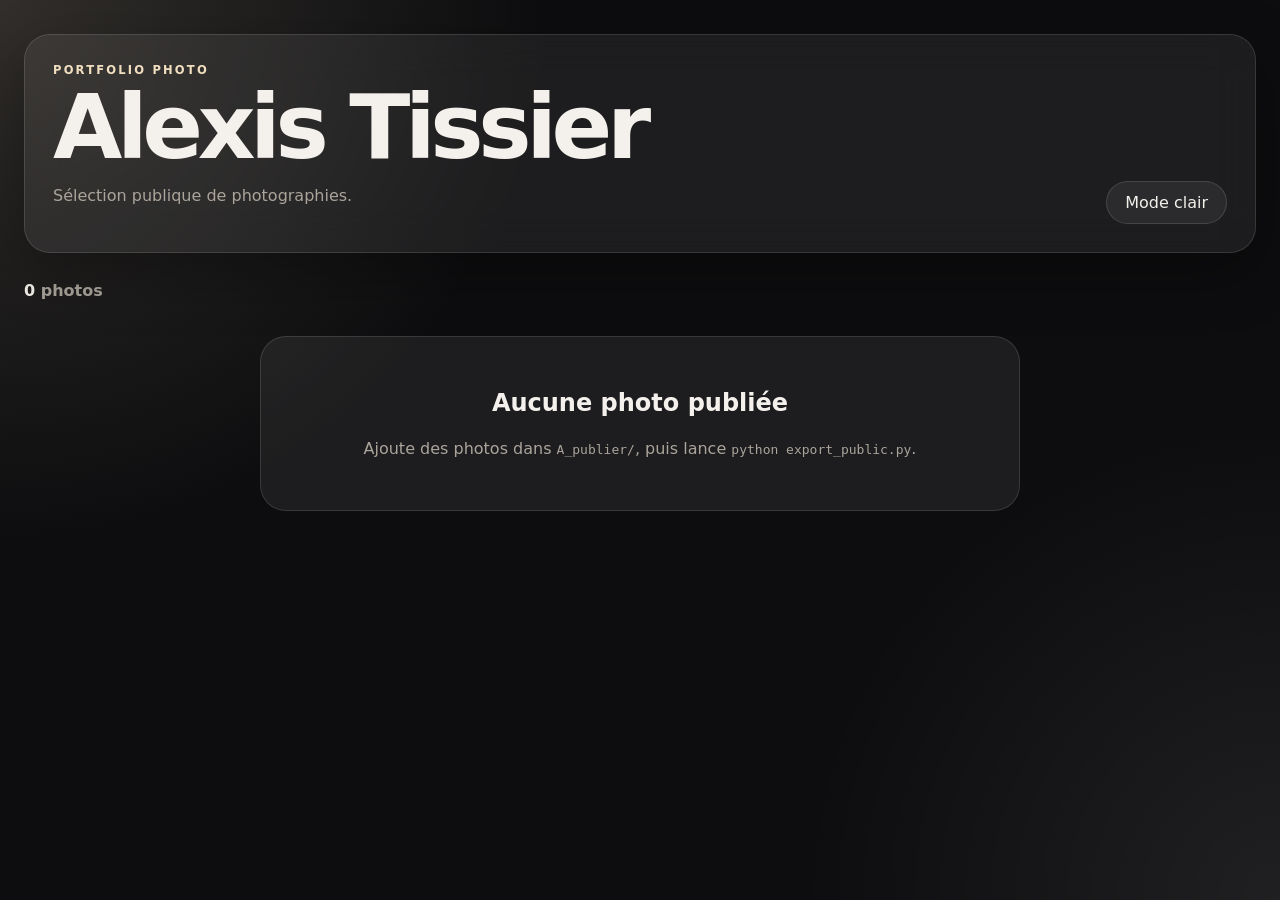
==== docs/index.html @ 8f8262d4 "Nettoyage de la branche online" ====
<!doctype html>
<html lang="fr">
<head>
  <meta charset="utf-8" />
  <meta name="viewport" content="width=device-width, initial-scale=1" />
  <title>Portfolio photo</title>
  <meta name="description" content="Portfolio photo public." />
  <link rel="stylesheet" href="static/style.css" />
</head>
<body>
  <main class="app-shell">
    <header class="hero">
      <div>
        <p class="eyebrow">Portfolio photo</p>
        <h1>Alexis Tissier</h1>
        <p class="muted">Sélection publique de photographies.</p>
      </div>
      <div class="hero-actions">
        <button id="themeToggle" class="ghost-btn" type="button">Mode clair</button>
      </div>
    </header>

    <section class="stats">
      <span id="photoCount">0</span> photos
    </section>

    <section id="gallery" class="gallery"></section>

    <section id="emptyState" class="empty-state hidden">
      <h2>Aucune photo publiée</h2>
      <p class="muted">Ajoute des photos dans <code>A_publier/</code>, puis lance <code>python export_public.py</code>.</p>
    </section>
  </main>

  <div id="lightbox" class="lightbox hidden" aria-hidden="true">
    <button id="closeLightbox" class="lightbox-close" type="button" aria-label="Fermer">×</button>
    <button id="prevPhoto" class="lightbox-nav lightbox-prev" type="button" aria-label="Photo précédente">‹</button>
    <figure>
      <img id="lightboxImage" alt="" />
      <figcaption>
        <strong id="lightboxTitle"></strong>
        <span id="lightboxMeta"></span>
      </figcaption>
    </figure>
    <button id="nextPhoto" class="lightbox-nav lightbox-next" type="button" aria-label="Photo suivante">›</button>
  </div>

  <script src="static/script.js"></script>
</body>
</html>
---- docs/static/style.css ----
:root {
  --bg: #0d0d0f;
  --panel: rgba(255, 255, 255, 0.065);
  --panel-strong: rgba(255, 255, 255, 0.11);
  --text: #f4f1ed;
  --muted: #aaa49b;
  --line: rgba(255, 255, 255, 0.12);
  --accent: #f1dfc0;
  --accent-text: #15120f;
  --shadow: 0 20px 60px rgba(0, 0, 0, 0.32);
  --radius: 26px;
}

body.light {
  --bg: #f6f3ee;
  --panel: rgba(255, 255, 255, 0.78);
  --panel-strong: #ffffff;
  --text: #181614;
  --muted: #6d655d;
  --line: rgba(20, 20, 20, 0.12);
  --accent: #191715;
  --accent-text: #fff8ee;
  --shadow: 0 24px 70px rgba(54, 45, 35, 0.12);
}

* {
  box-sizing: border-box;
}

html {
  scroll-behavior: smooth;
}

body {
  margin: 0;
  min-height: 100vh;
  background:
    radial-gradient(circle at top left, rgba(241, 223, 192, 0.16), transparent 34rem),
    radial-gradient(circle at bottom right, rgba(255, 255, 255, 0.08), transparent 30rem),
    var(--bg);
  color: var(--text);
  font-family: Inter, ui-sans-serif, system-ui, -apple-system, BlinkMacSystemFont, "Segoe UI", sans-serif;
}

button {
  font: inherit;
  cursor: pointer;
}

.app-shell {
  width: min(1480px, calc(100% - 48px));
  margin: 0 auto;
  padding: 34px 0 72px;
}

.hero {
  display: flex;
  align-items: flex-end;
  justify-content: space-between;
  gap: 24px;
  margin-bottom: 28px;
  padding: 28px;
  border: 1px solid var(--line);
  border-radius: var(--radius);
  background: var(--panel);
  box-shadow: var(--shadow);
  backdrop-filter: blur(22px);
}

.eyebrow {
  margin: 0 0 10px;
  color: var(--accent);
  font-size: 0.72rem;
  font-weight: 800;
  letter-spacing: 0.19em;
  text-transform: uppercase;
}

.hero h1 {
  margin: 0;
  font-size: clamp(2.4rem, 7vw, 6rem);
  line-height: 0.9;
  letter-spacing: -0.06em;
}

.muted {
  color: var(--muted);
  line-height: 1.55;
}

.ghost-btn {
  border: 1px solid var(--line);
  border-radius: 999px;
  padding: 11px 18px;
  background: var(--panel);
  color: var(--text);
}

.stats {
  color: var(--muted);
  font-weight: 850;
  margin: 0 0 34px;
}

.stats span {
  color: var(--text);
}

.gallery-month {
  margin: 0 0 62px;
}

.month-title,
.day-title {
  display: flex;
  align-items: baseline;
  justify-content: space-between;
  gap: 16px;
}

.month-title {
  margin: 0 0 22px;
  padding: 0 4px;
}

.month-title h2 {
  margin: 0;
  font-size: clamp(1.7rem, 3vw, 3.25rem);
  letter-spacing: -0.05em;
}

.month-title span,
.day-title span {
  color: var(--muted);
  font-weight: 850;
}

.gallery-day {
  margin: 0 0 34px;
}

.day-title {
  margin: 0 0 14px;
  padding: 0 4px;
}

.day-title h3 {
  margin: 0;
  font-size: clamp(1.05rem, 1.7vw, 1.55rem);
  letter-spacing: -0.03em;
}

.masonry {
  column-count: 4;
  column-gap: 14px;
}

.photo-card {
  position: relative;
  display: inline-block;
  width: 100%;
  margin: 0 0 14px;
  padding: 0;
  overflow: hidden;
  border: 1px solid var(--line);
  border-radius: 22px;
  background: var(--panel);
  transform: translateZ(0);
  box-shadow: 0 12px 34px rgba(0, 0, 0, 0.16);
  break-inside: avoid;
}

.photo-card img {
  display: block;
  width: 100%;
  height: 100%;
  object-fit: contain;
  transition: transform 0.35s ease, filter 0.35s ease;
}

.photo-card:hover img {
  transform: scale(1.025);
  filter: brightness(0.82);
}

.photo-caption {
  position: absolute;
  left: 0;
  right: 0;
  bottom: 0;
  padding: 42px 14px 14px;
  background: linear-gradient(transparent, rgba(0, 0, 0, 0.72));
  color: white;
  opacity: 0;
  transform: translateY(12px);
  transition: opacity 0.24s ease, transform 0.24s ease;
}

.photo-card:hover .photo-caption {
  opacity: 1;
  transform: translateY(0);
}

.photo-caption strong,
.photo-caption span {
  display: block;
  overflow: hidden;
  text-overflow: ellipsis;
  white-space: nowrap;
}

.photo-caption strong {
  font-size: 0.92rem;
}

.photo-caption span {
  margin-top: 4px;
  opacity: 0.76;
  font-size: 0.78rem;
}

.empty-state {
  text-align: center;
  max-width: 760px;
  margin: 36px auto;
  padding: 32px;
  border: 1px solid var(--line);
  border-radius: var(--radius);
  background: var(--panel);
}

.hidden {
  display: none !important;
}

.lightbox {
  position: fixed;
  inset: 0;
  z-index: 100;
  display: grid;
  place-items: center;
  background: rgba(0, 0, 0, 0.92);
  padding: 28px;
}

.lightbox figure {
  margin: 0;
  width: min(1180px, 88vw);
  max-height: 92vh;
  display: grid;
  gap: 14px;
  place-items: center;
}

.lightbox img {
  max-width: 100%;
  max-height: 82vh;
  object-fit: contain;
  border-radius: 18px;
  box-shadow: 0 24px 90px rgba(0, 0, 0, 0.55);
}

.lightbox figcaption {
  display: grid;
  gap: 4px;
  color: #fff;
  text-align: center;
}

.lightbox figcaption span {
  color: rgba(255, 255, 255, 0.68);
  font-size: 0.9rem;
}

.lightbox-close,
.lightbox-nav {
  position: fixed;
  border: 1px solid rgba(255, 255, 255, 0.2);
  color: white;
  background: rgba(255, 255, 255, 0.1);
  backdrop-filter: blur(12px);
}

.lightbox-close {
  top: 22px;
  right: 22px;
  width: 44px;
  height: 44px;
  border-radius: 999px;
  font-size: 2rem;
  line-height: 1;
}

.lightbox-nav {
  top: 50%;
  transform: translateY(-50%);
  width: 52px;
  height: 70px;
  border-radius: 999px;
  font-size: 3rem;
  line-height: 0;
}

.lightbox-prev {
  left: 22px;
}

.lightbox-next {
  right: 22px;
}

@media (max-width: 1100px) {
  .masonry {
    column-count: 3;
  }

  .hero {
    align-items: stretch;
    flex-direction: column;
  }
}

@media (max-width: 800px) {
  .app-shell {
    width: min(100% - 28px, 1480px);
    padding-top: 18px;
  }

  .masonry {
    column-count: 2;
  }

  .lightbox-nav {
    display: none;
  }
}

@media (max-width: 520px) {
  .masonry {
    column-count: 1;
  }
}
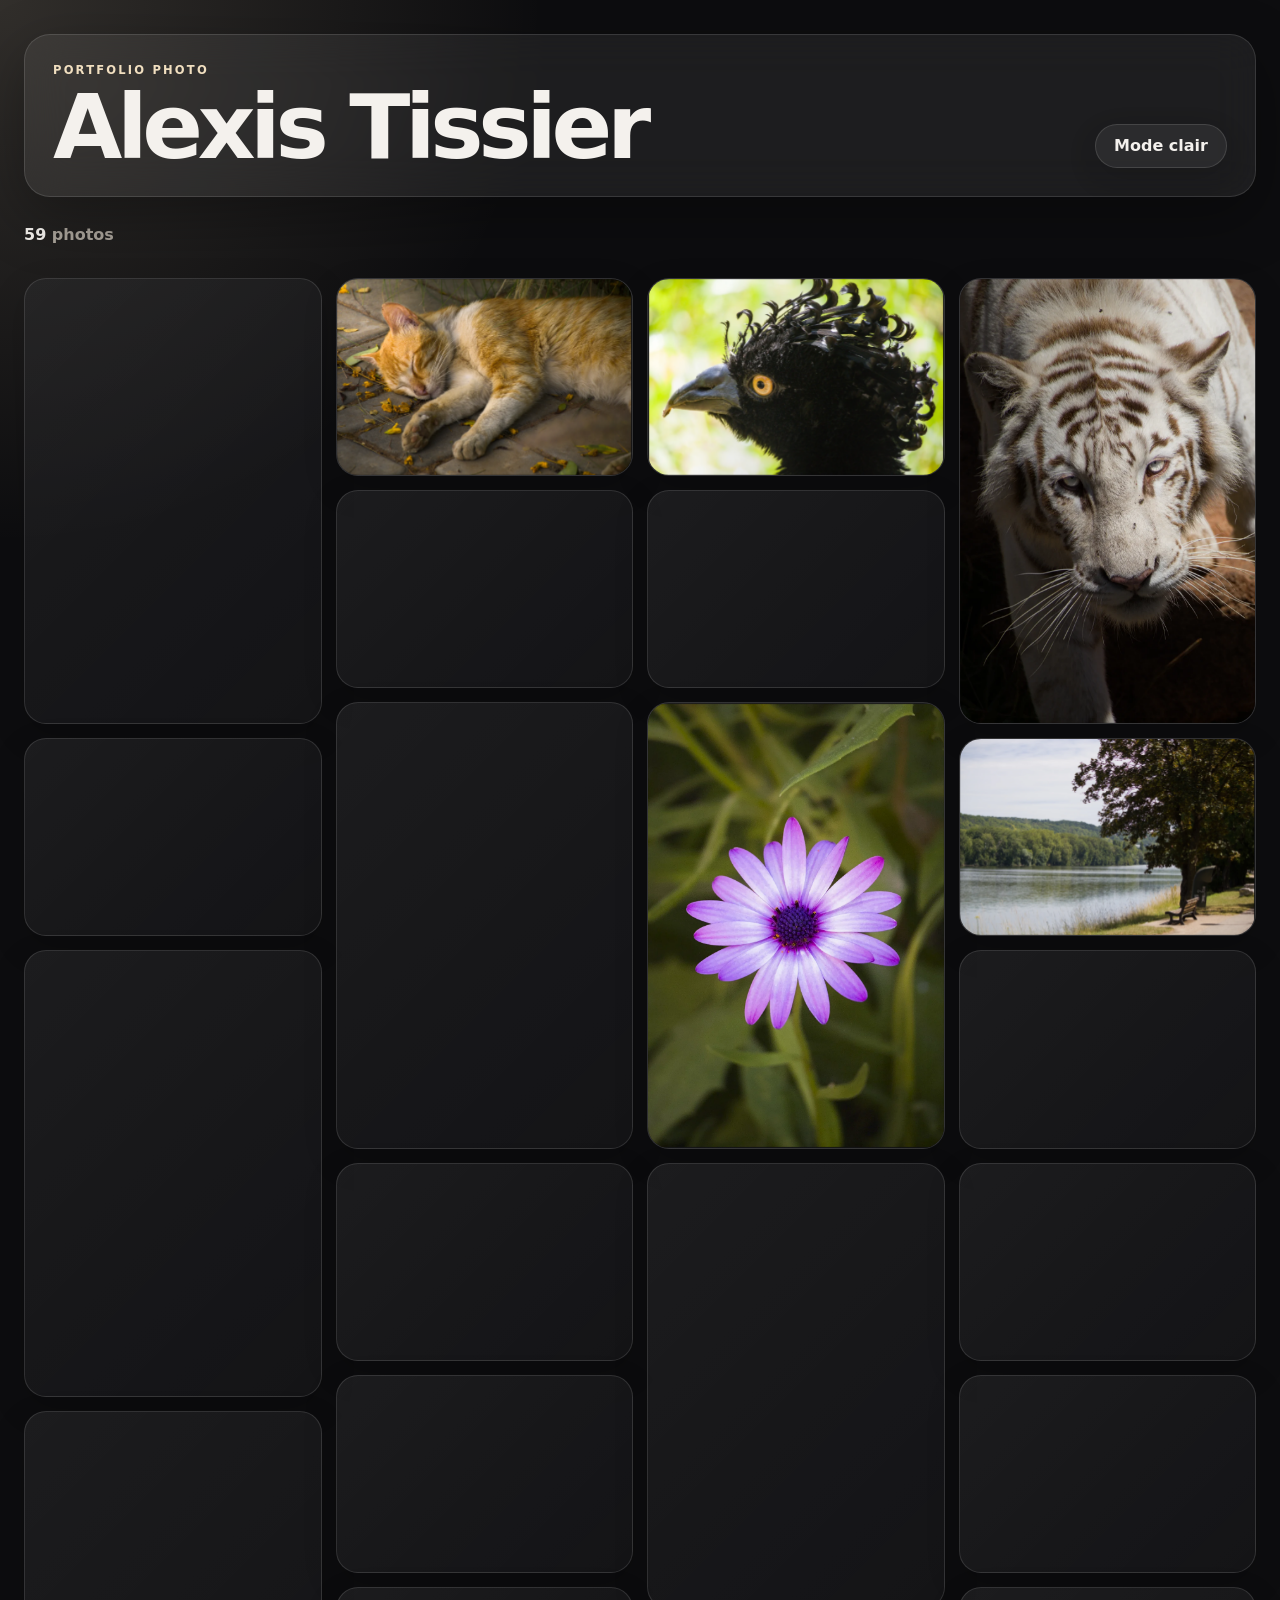
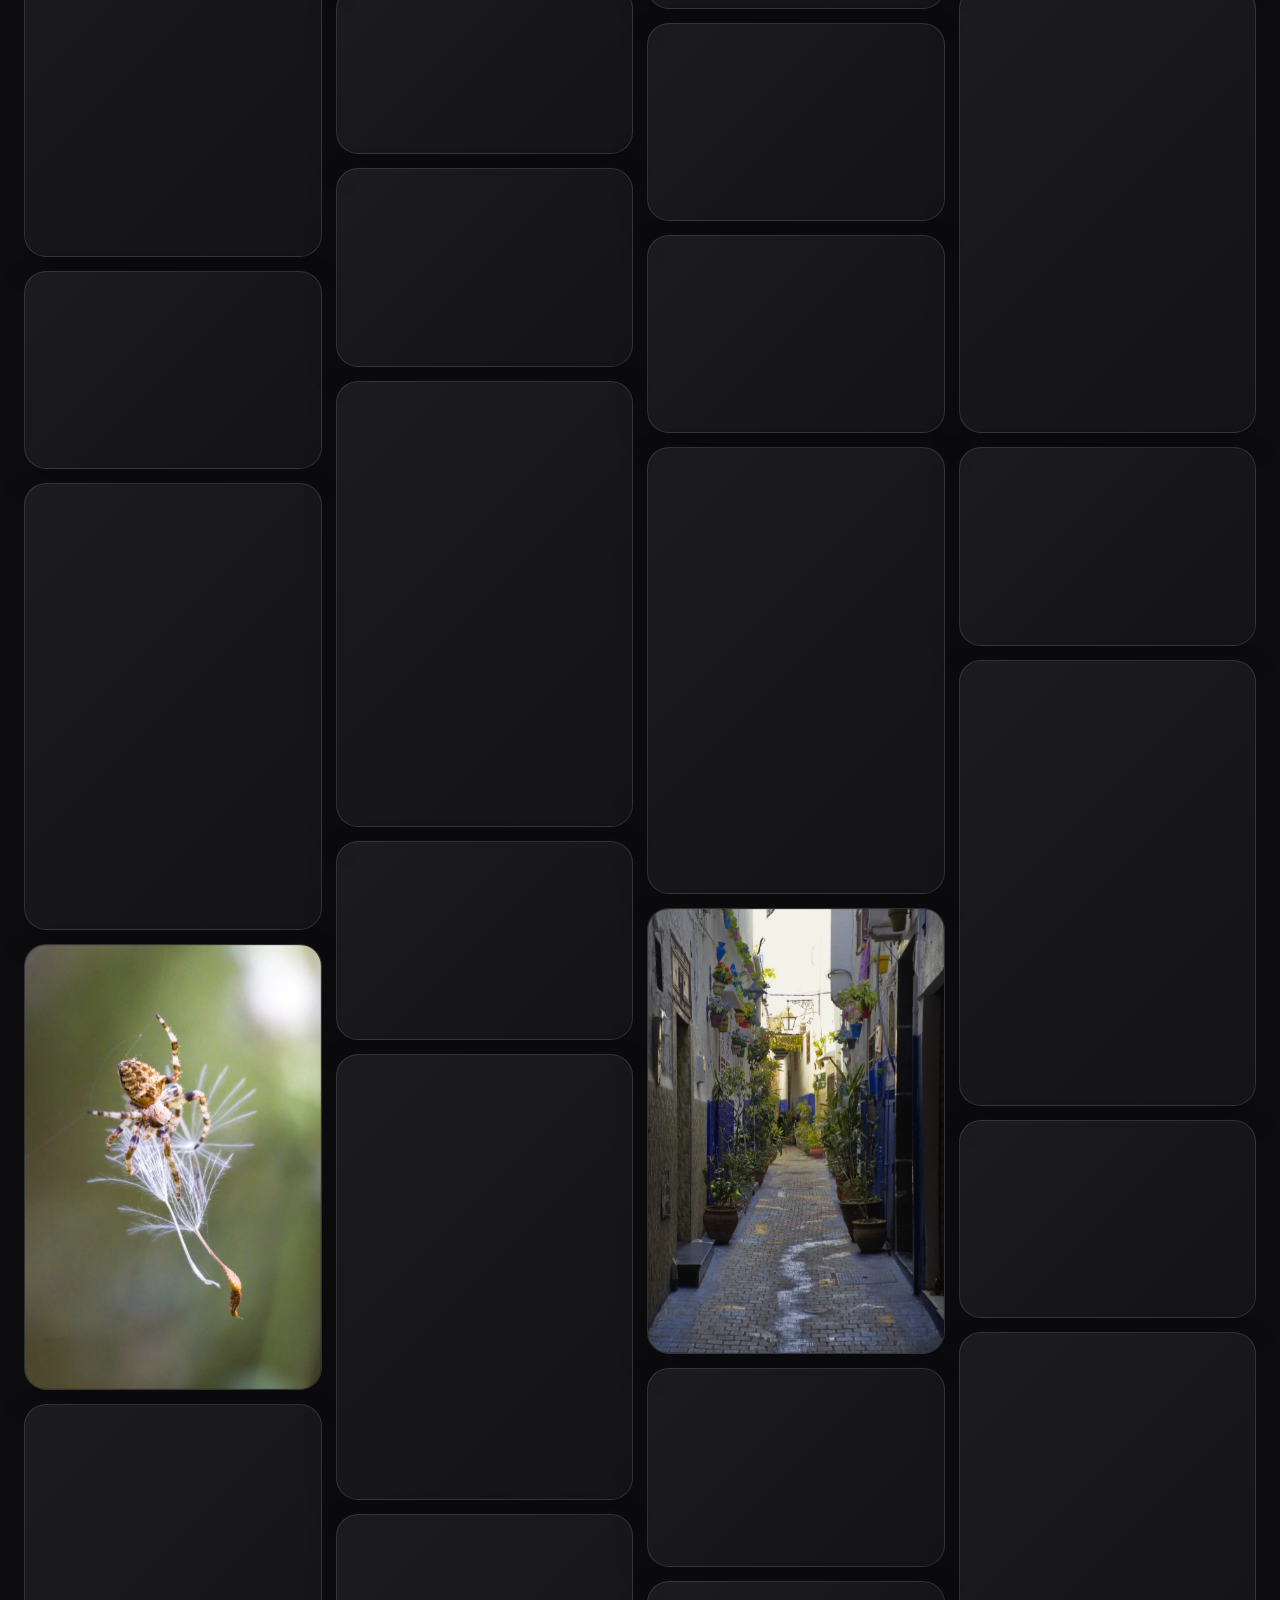
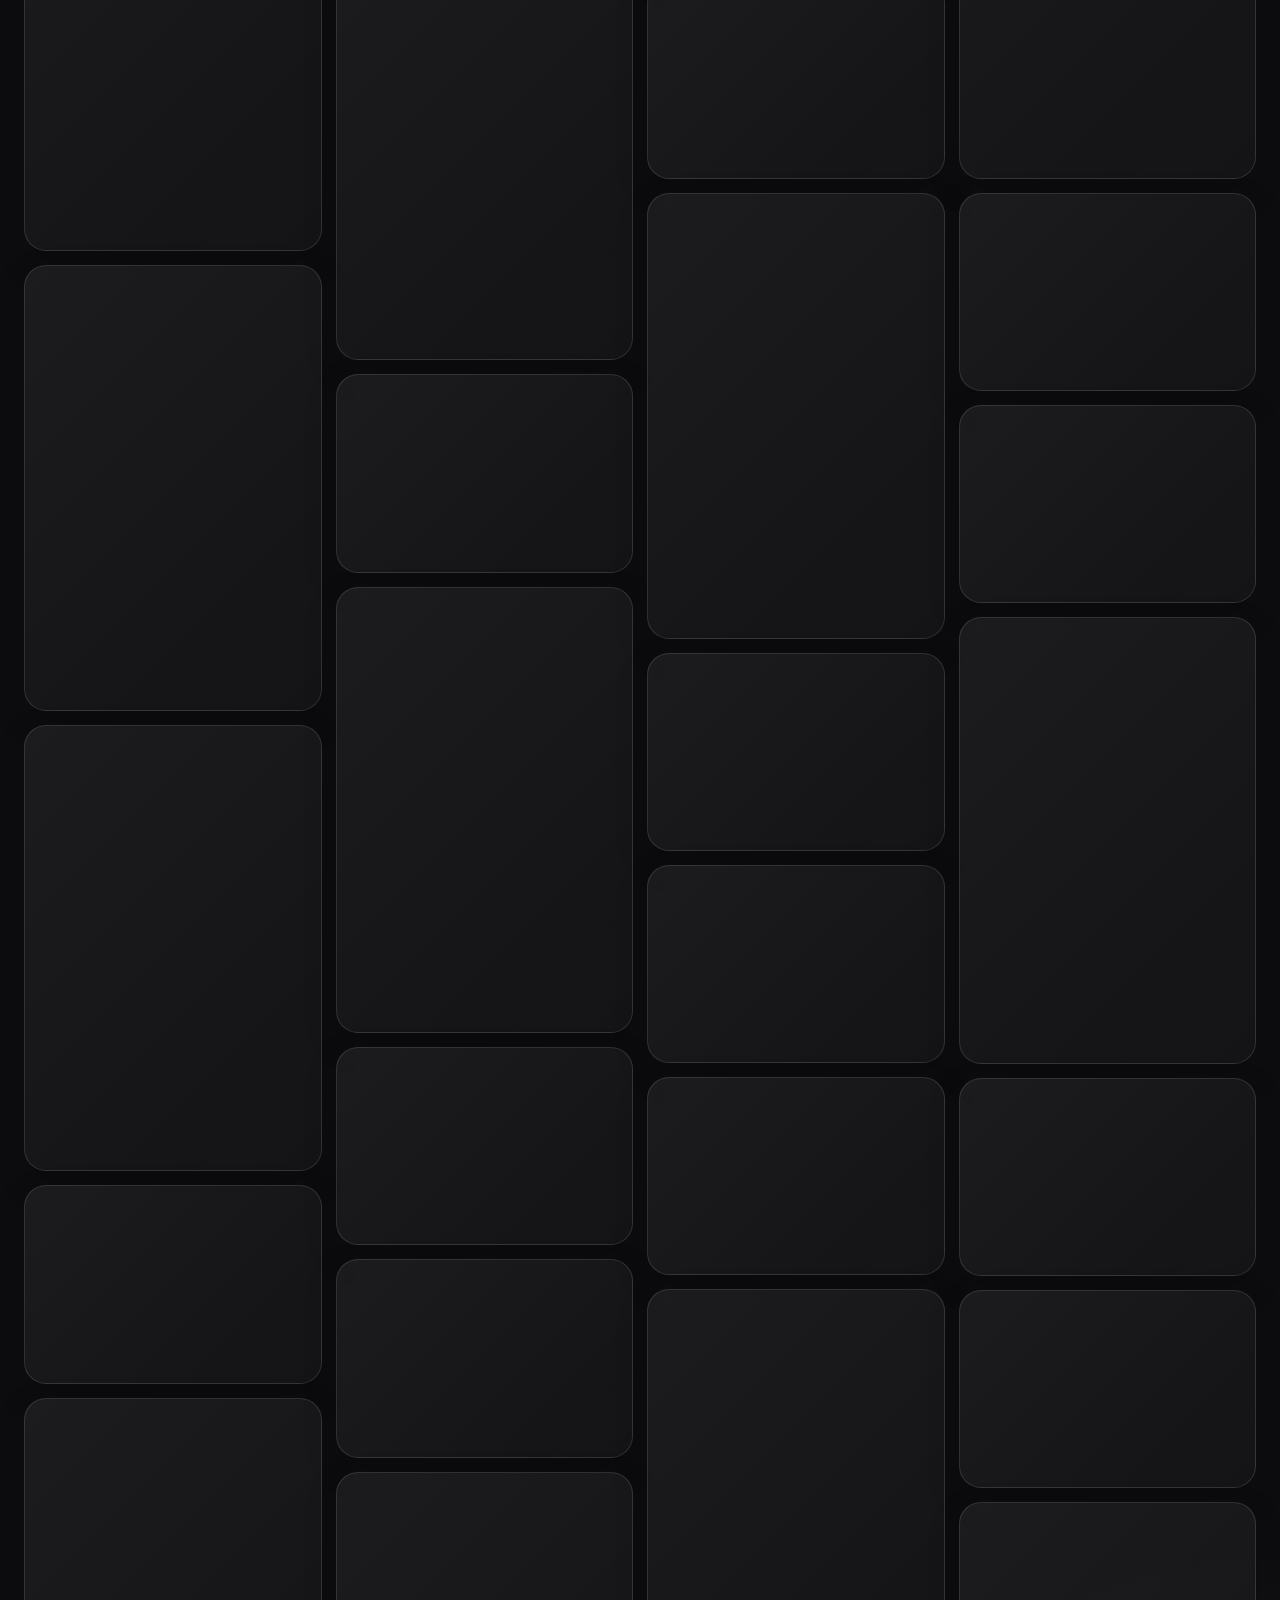
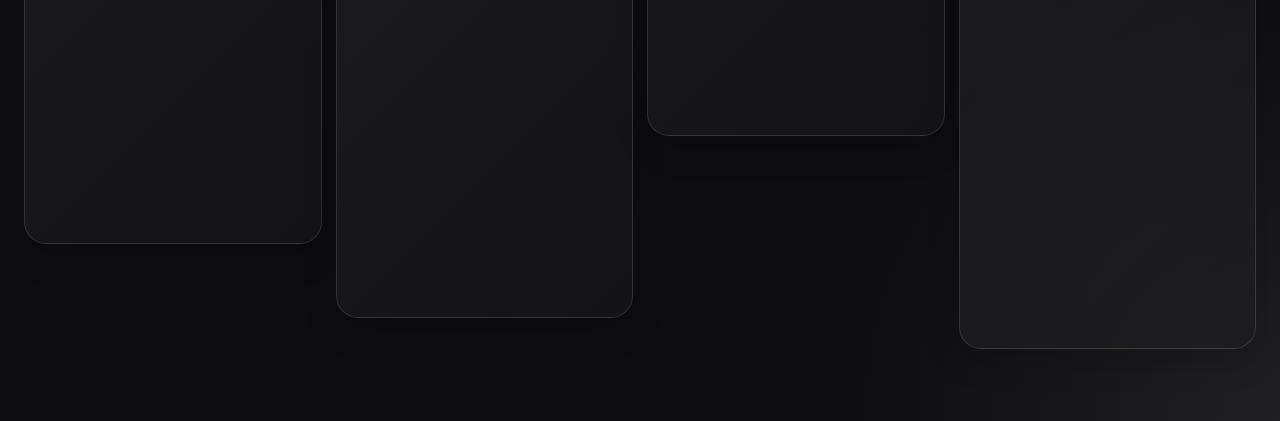
==== commit 3cffa598: "simplification du header" ====
--- a/docs/index.html
+++ b/docs/index.html
@@ -13,7 +13,6 @@
       <div>
         <p class="eyebrow">Portfolio photo</p>
         <h1>Alexis Tissier</h1>
-        <p class="muted">Sélection publique de photographies.</p>
       </div>
       <div class="hero-actions">
         <button id="themeToggle" class="ghost-btn" type="button">Mode clair</button>
--- a/docs/static/style.css
+++ b/docs/static/style.css
@@ -45,6 +45,13 @@
 button {
   font: inherit;
   cursor: pointer;
+}
+
+.hero-actions {
+  display: flex;
+  align-items: center;
+  justify-content: flex-end;
+  gap: 12px;
 }
 
 .app-shell {
@@ -89,11 +96,27 @@
 }
 
 .ghost-btn {
+  min-height: 44px;
+  display: inline-flex;
+  align-items: center;
+  justify-content: center;
+  gap: 8px;
   border: 1px solid var(--line);
   border-radius: 999px;
-  padding: 11px 18px;
+  padding: 0 18px;
   background: var(--panel);
   color: var(--text);
+  font-weight: 800;
+  text-decoration: none;
+  white-space: nowrap;
+  box-shadow: 0 10px 30px rgba(0, 0, 0, 0.14);
+  transition: transform 0.16s ease, background 0.16s ease, border-color 0.16s ease, opacity 0.16s ease;
+}
+
+.ghost-btn:hover {
+  transform: translateY(-1px);
+  background: var(--panel-strong);
+  border-color: var(--accent);
 }
 
 .stats {
@@ -106,68 +129,44 @@
   color: var(--text);
 }
 
-.gallery-month {
-  margin: 0 0 62px;
-}
-
-.month-title,
-.day-title {
-  display: flex;
-  align-items: baseline;
-  justify-content: space-between;
-  gap: 16px;
-}
-
-.month-title {
-  margin: 0 0 22px;
-  padding: 0 4px;
-}
-
-.month-title h2 {
-  margin: 0;
-  font-size: clamp(1.7rem, 3vw, 3.25rem);
-  letter-spacing: -0.05em;
-}
-
-.month-title span,
-.day-title span {
-  color: var(--muted);
-  font-weight: 850;
-}
-
-.gallery-day {
-  margin: 0 0 34px;
-}
-
-.day-title {
-  margin: 0 0 14px;
-  padding: 0 4px;
-}
-
-.day-title h3 {
-  margin: 0;
-  font-size: clamp(1.05rem, 1.7vw, 1.55rem);
-  letter-spacing: -0.03em;
+.gallery {
+  margin-top: 10px;
 }
 
 .masonry {
-  column-count: 4;
-  column-gap: 14px;
+  display: grid;
+  grid-template-columns: repeat(4, minmax(0, 1fr));
+  gap: 14px;
+  align-items: start;
+}
+
+.masonry-column {
+  display: grid;
+  gap: 14px;
+  align-content: start;
+  min-width: 0;
 }
 
 .photo-card {
   position: relative;
-  display: inline-block;
+  display: block;
   width: 100%;
-  margin: 0 0 14px;
+  margin: 0;
   padding: 0;
   overflow: hidden;
   border: 1px solid var(--line);
   border-radius: 22px;
-  background: var(--panel);
-  transform: translateZ(0);
+  background:
+    linear-gradient(135deg, rgba(255, 255, 255, 0.055), rgba(255, 255, 255, 0.018)),
+    rgba(18, 18, 20, 0.45);
   box-shadow: 0 12px 34px rgba(0, 0, 0, 0.16);
-  break-inside: avoid;
+  isolation: isolate;
+}
+
+body.light .photo-card {
+  background:
+    linear-gradient(135deg, rgba(0, 0, 0, 0.045), rgba(0, 0, 0, 0.015)),
+    rgba(255, 255, 255, 0.72);
 }
 
 .photo-card img {
@@ -175,12 +174,17 @@
   width: 100%;
   height: 100%;
   object-fit: contain;
-  transition: transform 0.35s ease, filter 0.35s ease;
+  opacity: 0;
+  backface-visibility: hidden;
+  transition: opacity 0.22s ease, transform 0.35s ease;
+}
+
+.photo-card.is-loaded img {
+  opacity: 1;
 }
 
 .photo-card:hover img {
-  transform: scale(1.025);
-  filter: brightness(0.82);
+  transform: scale(1.018);
 }
 
 .photo-caption {
@@ -189,11 +193,12 @@
   right: 0;
   bottom: 0;
   padding: 42px 14px 14px;
-  background: linear-gradient(transparent, rgba(0, 0, 0, 0.72));
+  background: linear-gradient(transparent, rgba(0, 0, 0, 0.64));
   color: white;
   opacity: 0;
   transform: translateY(12px);
   transition: opacity 0.24s ease, transform 0.24s ease;
+  pointer-events: none;
 }
 
 .photo-card:hover .photo-caption {
@@ -201,22 +206,12 @@
   transform: translateY(0);
 }
 
-.photo-caption strong,
-.photo-caption span {
+.photo-caption strong {
   display: block;
   overflow: hidden;
   text-overflow: ellipsis;
   white-space: nowrap;
-}
-
-.photo-caption strong {
-  font-size: 0.92rem;
-}
-
-.photo-caption span {
-  margin-top: 4px;
-  opacity: 0.76;
-  font-size: 0.78rem;
+  font-size: 0.88rem;
 }
 
 .empty-state {
@@ -233,90 +228,150 @@
   display: none !important;
 }
 
+body.lightbox-open {
+  overflow: hidden;
+}
+
 .lightbox {
   position: fixed;
   inset: 0;
   z-index: 100;
   display: grid;
   place-items: center;
-  background: rgba(0, 0, 0, 0.92);
-  padding: 28px;
+  padding: 0;
+  background: rgba(0, 0, 0, 0.9);
 }
 
 .lightbox figure {
   margin: 0;
-  width: min(1180px, 88vw);
-  max-height: 92vh;
-  display: grid;
-  gap: 14px;
-  place-items: center;
+  width: min(1320px, 92vw);
+  height: 100vh;
+  display: flex;
+  align-items: center;
+  justify-content: center;
+  pointer-events: none;
 }
 
 .lightbox img {
-  max-width: 100%;
-  max-height: 82vh;
+  display: block;
+  max-width: min(1320px, 92vw);
+  max-height: 88vh;
   object-fit: contain;
-  border-radius: 18px;
+  border-radius: 14px;
   box-shadow: 0 24px 90px rgba(0, 0, 0, 0.55);
+  pointer-events: auto;
 }
 
 .lightbox figcaption {
-  display: grid;
-  gap: 4px;
-  color: #fff;
-  text-align: center;
-}
-
-.lightbox figcaption span {
-  color: rgba(255, 255, 255, 0.68);
-  font-size: 0.9rem;
+  display: none;
 }
 
 .lightbox-close,
 .lightbox-nav {
   position: fixed;
-  border: 1px solid rgba(255, 255, 255, 0.2);
-  color: white;
-  background: rgba(255, 255, 255, 0.1);
-  backdrop-filter: blur(12px);
+  z-index: 120;
+  display: flex;
+  align-items: center;
+  justify-content: center;
+  padding: 0;
+  margin: 0;
+  border: 0;
+  background: transparent;
+  color: rgba(255, 255, 255, 0.76);
+  box-shadow: none;
+  backdrop-filter: none;
+  appearance: none;
+  font-size: 0;
+  line-height: 1;
+  transition: color 0.16s ease, opacity 0.16s ease, transform 0.16s ease;
 }
 
 .lightbox-close {
   top: 22px;
-  right: 22px;
+  right: 24px;
   width: 44px;
   height: 44px;
-  border-radius: 999px;
-  font-size: 2rem;
+  opacity: 0.78;
+  z-index: 140;
+}
+
+.lightbox-close::before {
+  content: "×";
+  font-family: Arial, Helvetica, sans-serif;
+  font-size: 36px;
+  font-weight: 200;
   line-height: 1;
+  transform: translateY(-2px);
+  pointer-events: none;
+}
+
+.lightbox-close:hover {
+  opacity: 1;
+  color: #fff;
+  transform: scale(1.04);
 }
 
 .lightbox-nav {
+  top: 0;
+  bottom: 0;
+  width: 22vw;
+  height: 100vh;
+  opacity: 0.42;
+  z-index: 115;
+}
+
+.lightbox-nav::before {
+  position: absolute;
   top: 50%;
-  transform: translateY(-50%);
-  width: 52px;
-  height: 70px;
-  border-radius: 999px;
-  font-size: 3rem;
-  line-height: 0;
+  font-family: Arial, Helvetica, sans-serif;
+  font-size: clamp(3.2rem, 6vw, 5.4rem);
+  font-weight: 200;
+  line-height: 1;
+  transform: translateY(-52%);
+  pointer-events: none;
 }
 
 .lightbox-prev {
-  left: 22px;
+  left: 0;
+}
+
+.lightbox-prev::before {
+  content: "‹";
+  left: clamp(18px, 3vw, 48px);
 }
 
 .lightbox-next {
-  right: 22px;
+  right: 0;
+}
+
+.lightbox-next::before {
+  content: "›";
+  right: clamp(18px, 3vw, 48px);
+}
+
+.lightbox-nav:hover {
+  opacity: 1;
+  color: #fff;
+}
+
+.lightbox-nav:focus-visible,
+.lightbox-close:focus-visible {
+  outline: 2px solid rgba(255, 255, 255, 0.72);
+  outline-offset: 4px;
 }
 
 @media (max-width: 1100px) {
   .masonry {
-    column-count: 3;
+    grid-template-columns: repeat(3, minmax(0, 1fr));
   }
 
   .hero {
     align-items: stretch;
     flex-direction: column;
+  }
+
+  .hero-actions {
+    justify-content: flex-start;
   }
 }
 
@@ -327,16 +382,16 @@
   }
 
   .masonry {
-    column-count: 2;
+    grid-template-columns: repeat(2, minmax(0, 1fr));
   }
 
   .lightbox-nav {
-    display: none;
+    width: 26vw;
   }
 }
 
 @media (max-width: 520px) {
   .masonry {
-    column-count: 1;
-  }
-}
+    grid-template-columns: 1fr;
+  }
+}
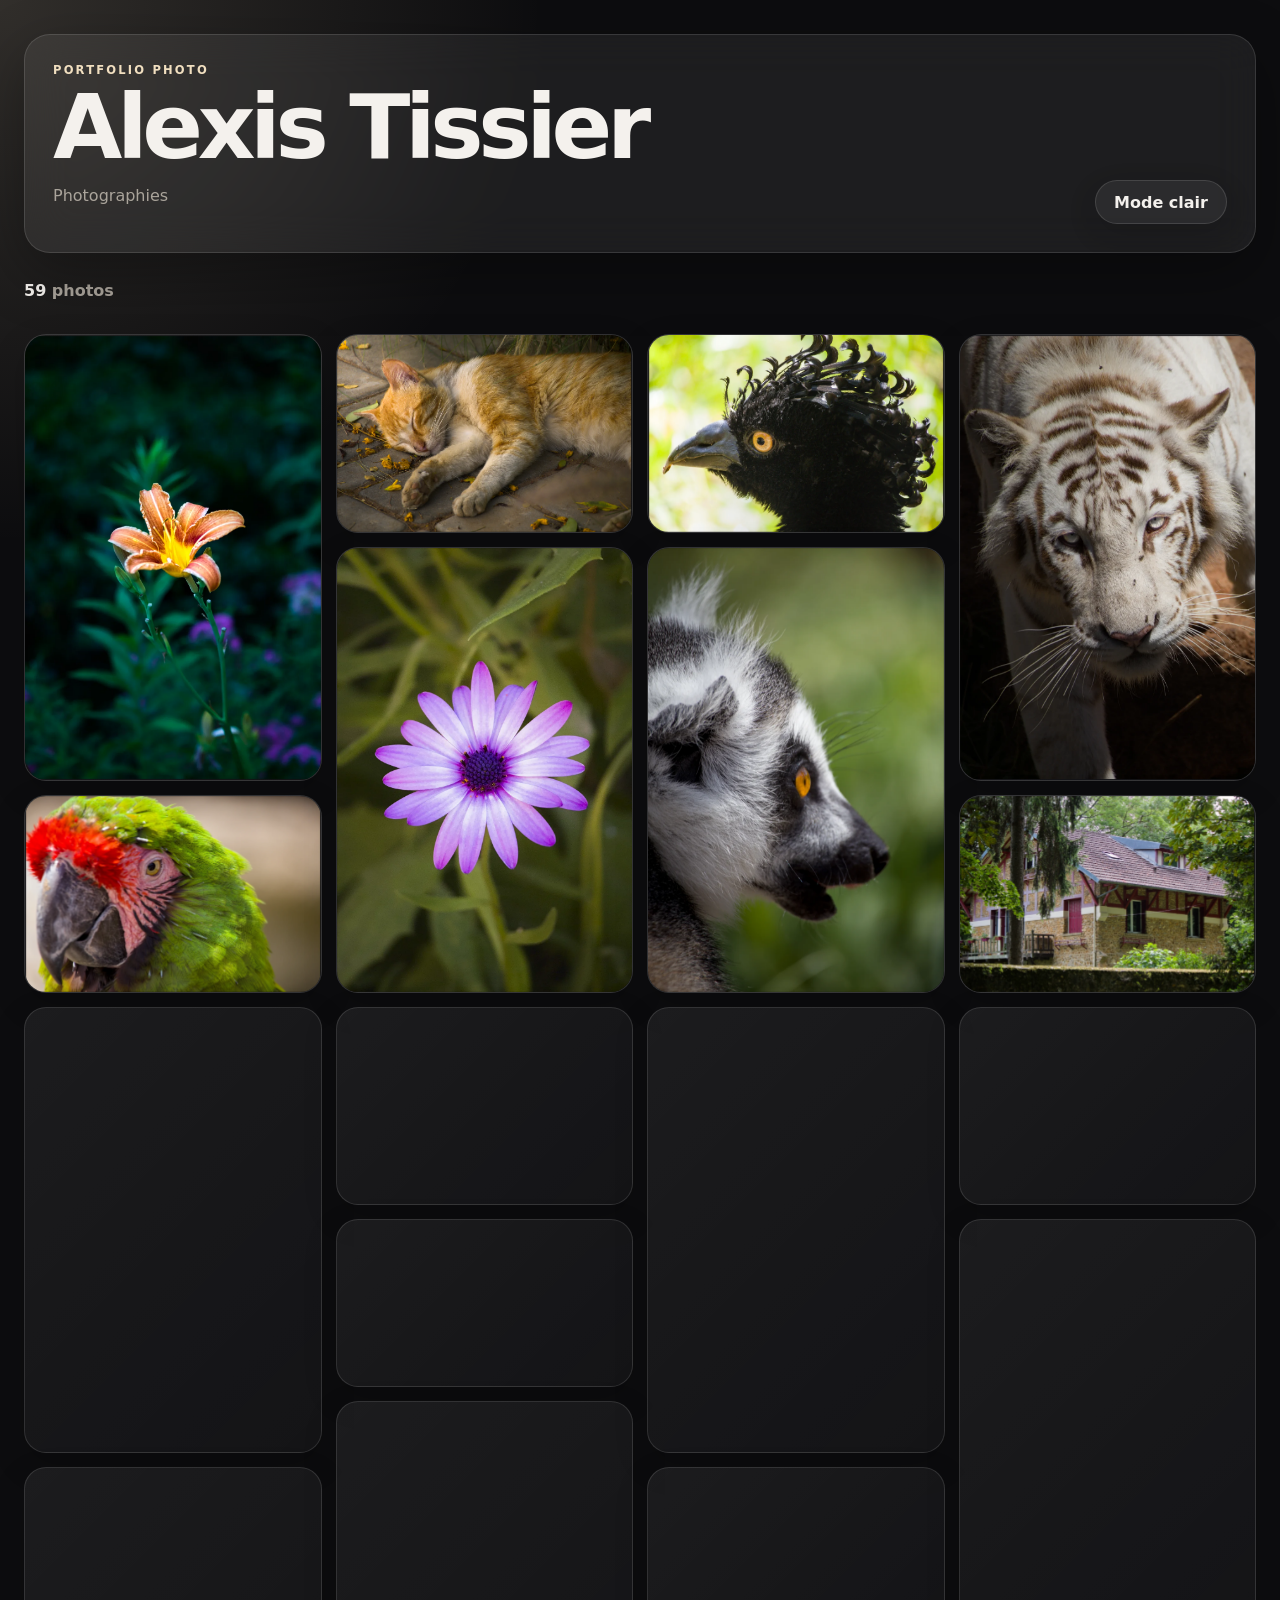
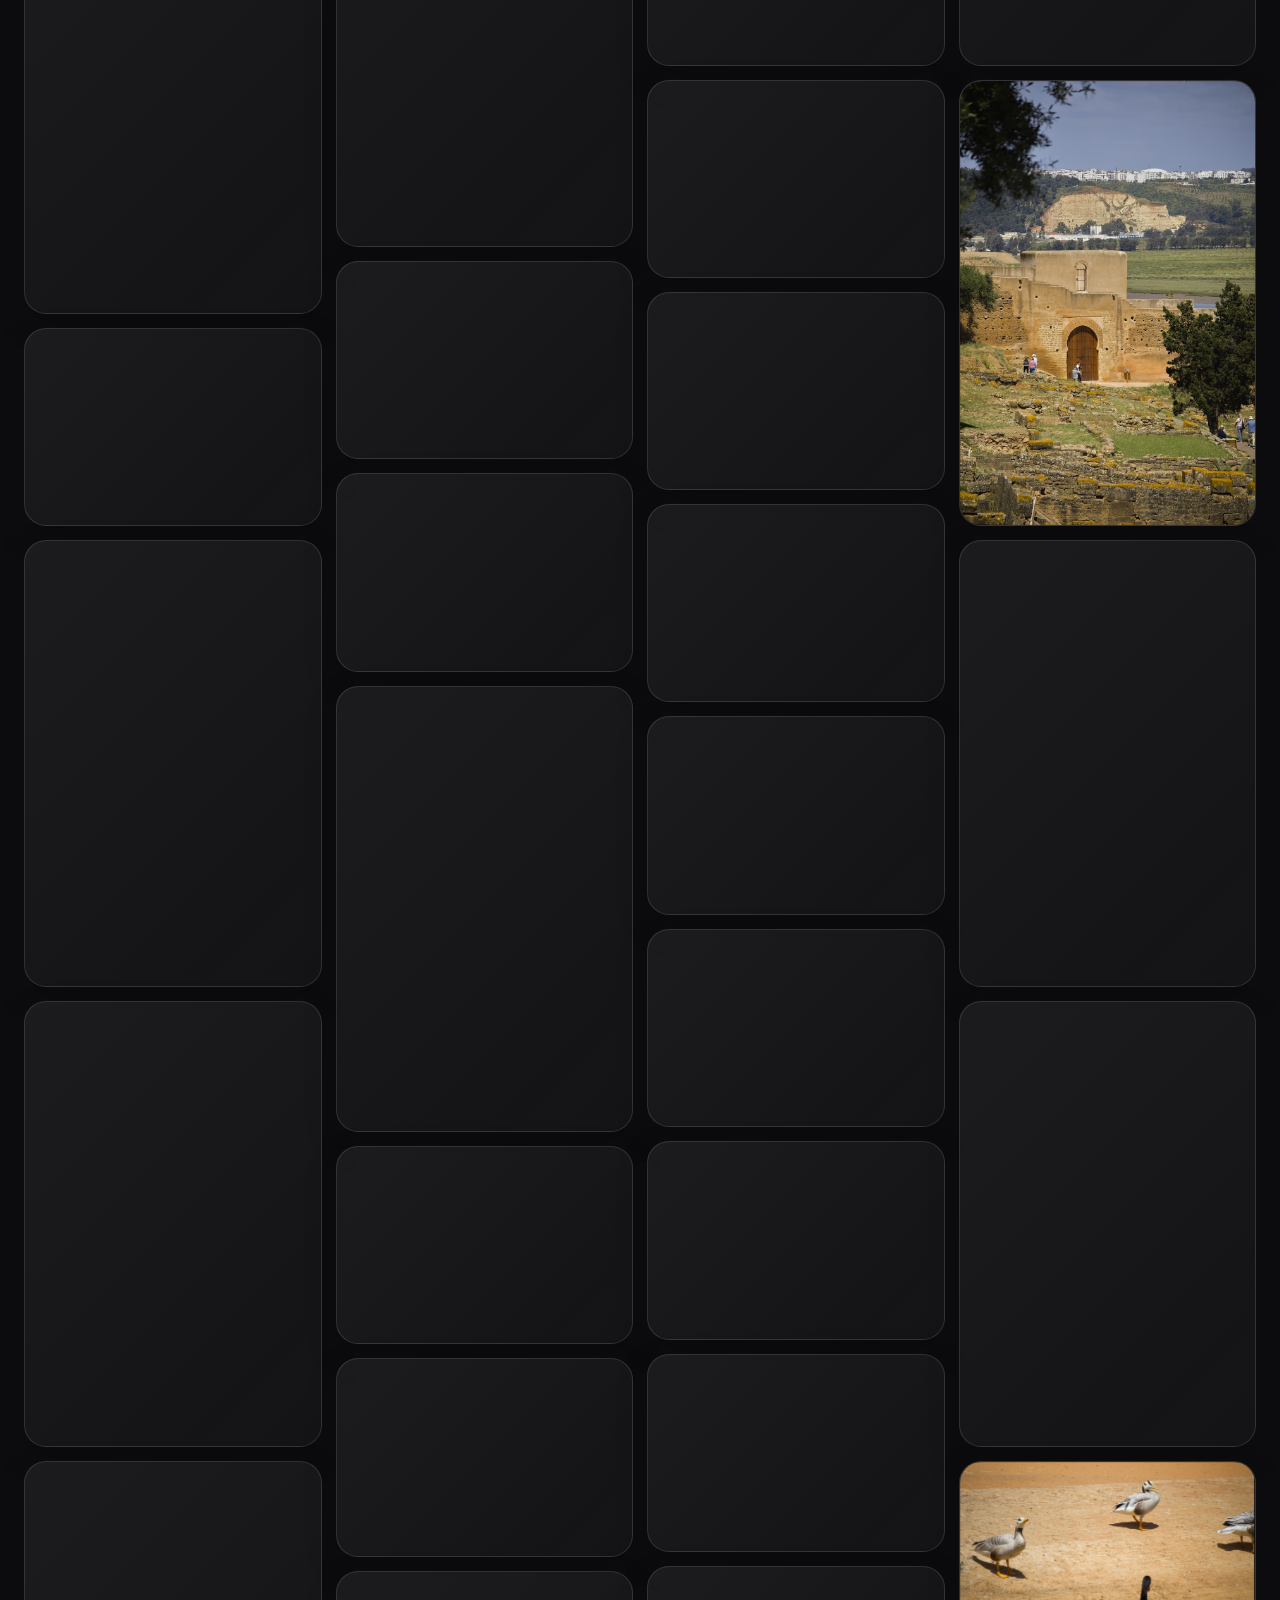
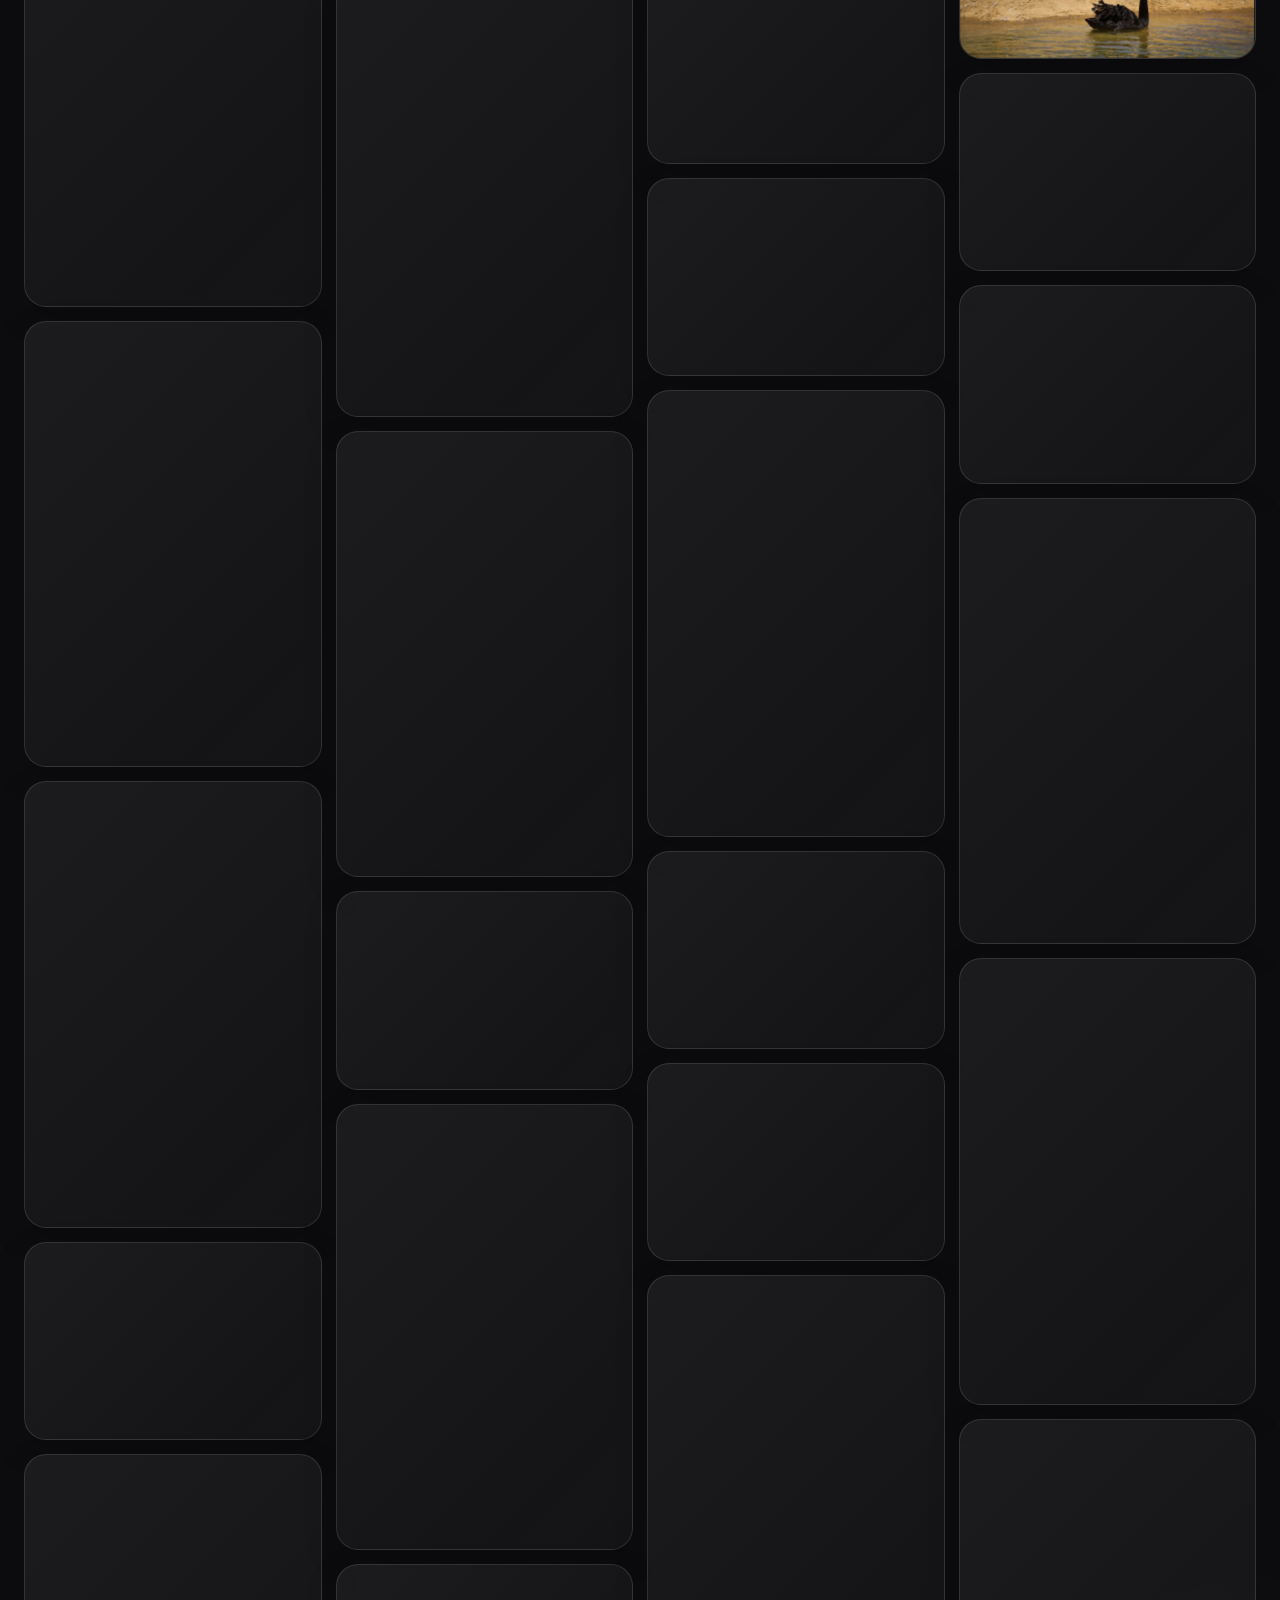
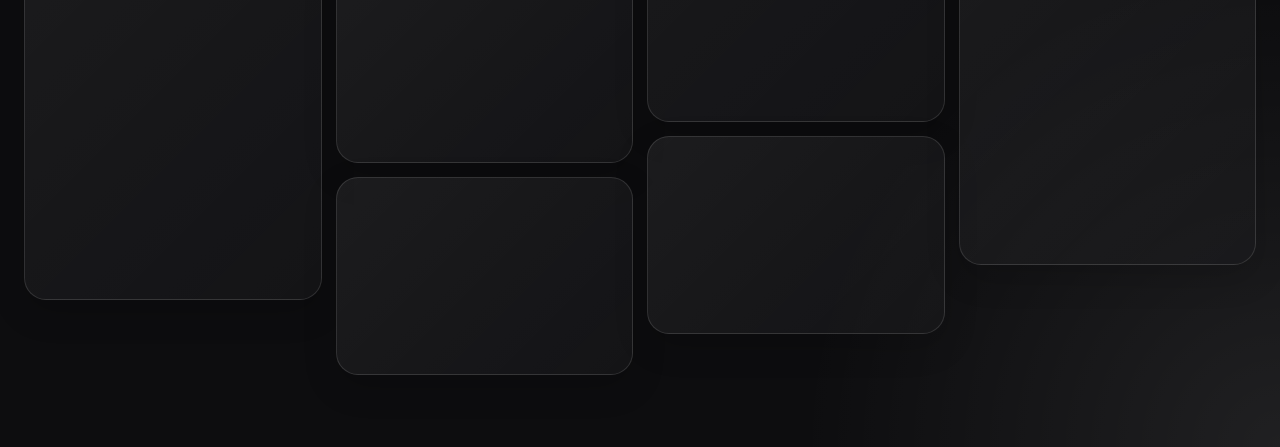
==== commit 2460632c: "simplification du header" ====
--- a/docs/index.html
+++ b/docs/index.html
@@ -13,6 +13,7 @@
       <div>
         <p class="eyebrow">Portfolio photo</p>
         <h1>Alexis Tissier</h1>
+        <p class="muted">Photographies</p>
       </div>
       <div class="hero-actions">
         <button id="themeToggle" class="ghost-btn" type="button">Mode clair</button>
